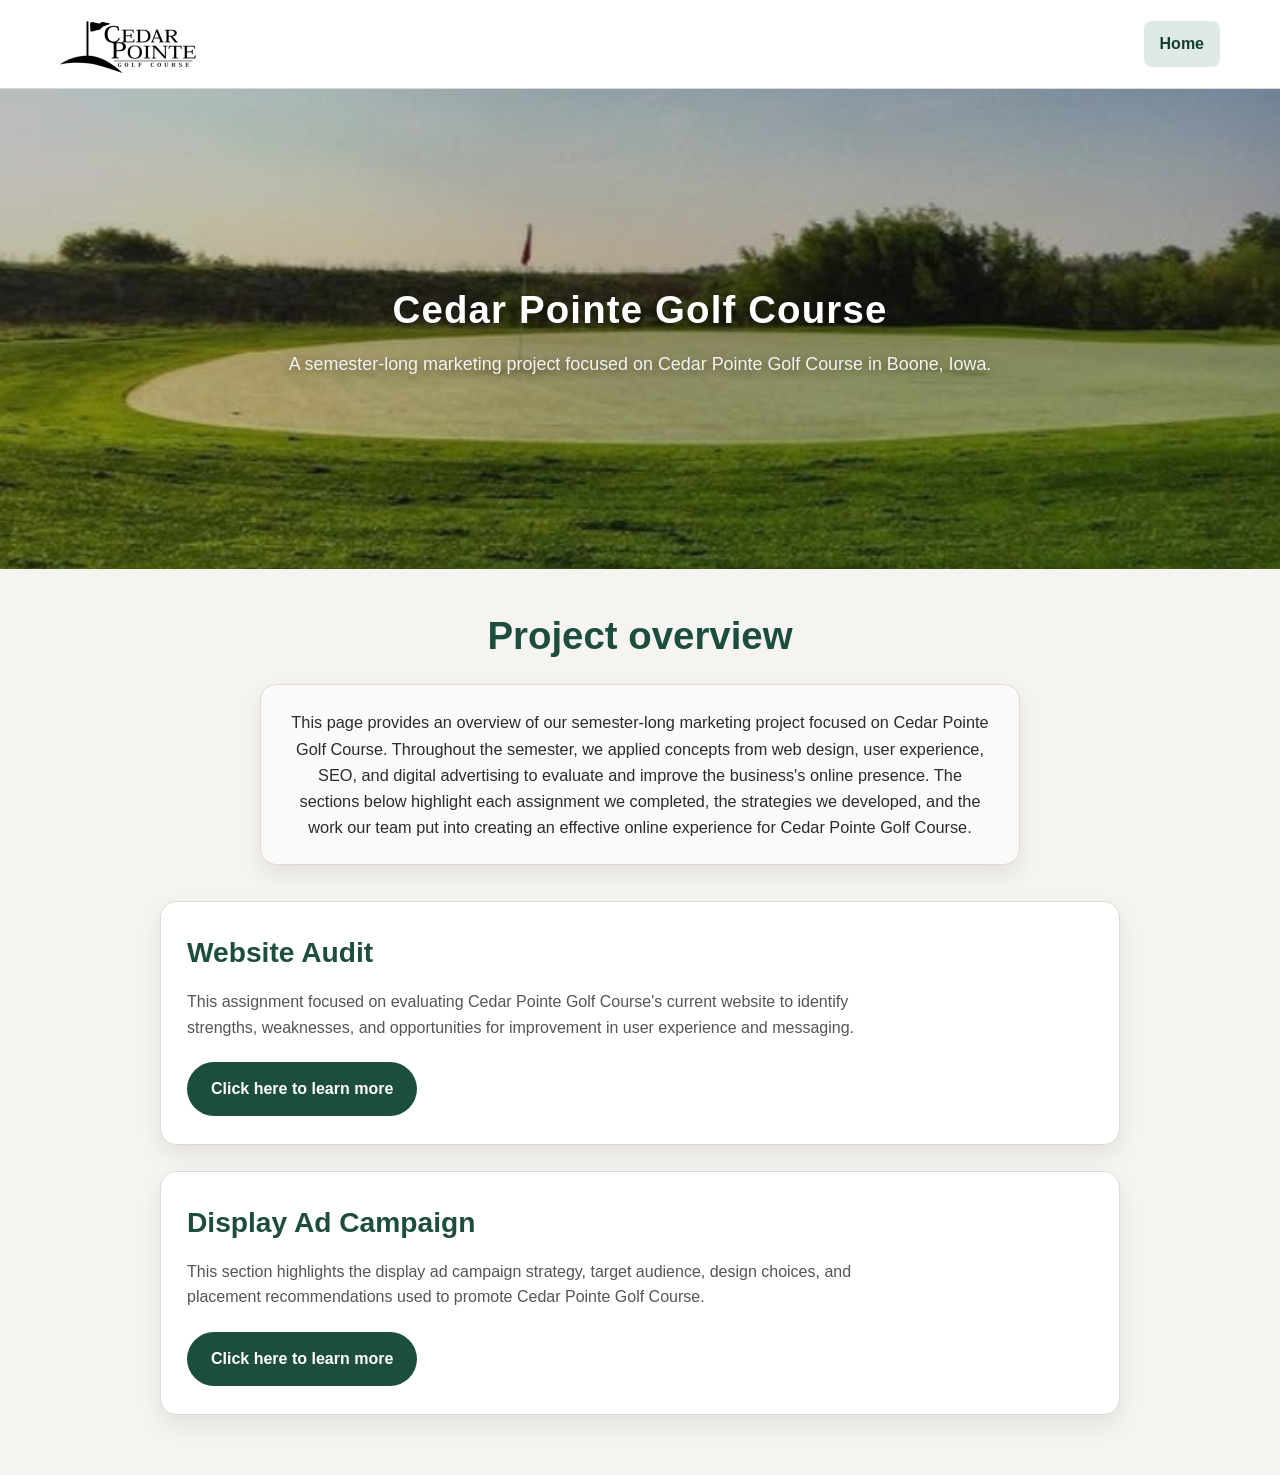
==== index.html @ 4300dd10 "Replace the placeholder overview paragraph on the home page with the finalized project summary text." ====
<!DOCTYPE html>
<html lang="en">
  <head>
    <meta charset="UTF-8" />
    <meta name="viewport" content="width=device-width, initial-scale=1.0" />
    <title>Cedar Pointe Golf Course | Home</title>
    <style>
      :root {
        --burgundy: #1d4d3f;
        --burgundy-dark: #163e32;
        --burgundy-soft: #f3e7ea;
        --white: #ffffff;
        --light-bg: #f5f4f1;
        --muted: #555555;
        --border: #dfdad5;
        --shadow: 0 10px 24px rgba(0, 0, 0, 0.08);
      }

      * {
        box-sizing: border-box;
        margin: 0;
        padding: 0;
      }

      body {
        margin: 0;
        font-family: Arial, sans-serif;
        background: var(--light-bg);
        color: #1d1d1d;
        line-height: 1.6;
      }

      img {
        display: block;
        max-width: 100%;
      }

      a {
        color: inherit;
      }

      .topbar {
        background: var(--white);
        border-bottom: 1px solid #d8d8d8;
        box-shadow: 0 2px 8px rgba(0, 0, 0, 0.04);
      }

      .container {
        max-width: 1200px;
        margin: 0 auto;
        padding: 0 20px;
      }

      .header-inner {
        display: flex;
        align-items: center;
        justify-content: space-between;
        min-height: 88px;
      }

      .logo {
        display: flex;
        align-items: center;
      }

      .logo img {
        height: 58px;
        width: auto;
        max-width: 220px;
        object-fit: contain;
      }

      .top-nav {
        display: flex;
        align-items: center;
        gap: 14px;
        flex-wrap: wrap;
      }

      .top-nav a {
        text-decoration: none;
        color: #2d2d2d;
        font-weight: 700;
        padding: 10px 16px;
        border-radius: 8px;
        transition: background-color 0.18s ease, color 0.18s ease;
      }

      .top-nav a:hover,
      .top-nav a:focus-visible,
      .top-nav a.active {
        background: #dfeae5;
        color: var(--burgundy-dark);
      }

      .top-nav a:focus-visible,
      .assignment-button:focus-visible,
      .back-link:focus-visible {
        outline: 3px solid #1d63b0;
        outline-offset: 2px;
      }

      .home-page {
        padding-bottom: 60px;
      }

      .hero-banner {
        position: relative;
        width: 100%;
        overflow: hidden;
        background: #e9e1d5;
      }

      .hero-banner img {
        width: 100%;
        height: clamp(260px, 38vw, 480px);
        object-fit: cover;
        object-position: center;
      }

      .hero-overlay {
        position: absolute;
        inset: 0;
        display: flex;
        flex-direction: column;
        align-items: center;
        justify-content: center;
        text-align: center;
        padding: 24px;
        background: rgba(28, 19, 18, 0.28);
      }

      .hero-overlay h1 {
        color: var(--white);
        font-size: clamp(2.1rem, 3vw, 3.5rem);
        font-weight: 700;
        letter-spacing: 0.03em;
        text-shadow: 0 3px 10px rgba(0, 0, 0, 0.45);
      }

      .hero-overlay p {
        margin-top: 10px;
        max-width: 760px;
        font-size: clamp(0.95rem, 1.4vw, 1.2rem);
        color: #f6f3f2;
        text-shadow: 0 2px 10px rgba(0, 0, 0, 0.4);
      }

      .content-shell {
        max-width: 1000px;
        margin: 0 auto;
        padding: 36px 20px 0;
      }

      .overview {
        text-align: center;
      }

      .overview h2,
      .assignment-card h3,
      .detail-page h1 {
        color: var(--burgundy);
      }

      .overview h2 {
        font-size: clamp(2rem, 3vw, 2.6rem);
        margin-bottom: 18px;
      }

      .overview-box {
        max-width: 760px;
        margin: 0 auto;
        min-height: 150px;
        background: rgba(255, 255, 255, 0.6);
        border: 1px solid var(--border);
        border-radius: 16px;
        padding: 24px 28px;
        box-shadow: var(--shadow);
      }

      .overview-box p {
        color: #2c2c2c;
        font-size: 1.02rem;
      }

      .assignment-grid {
        display: grid;
        grid-template-columns: 1fr;
        gap: 26px;
        padding-top: 36px;
      }

      .assignment-card {
        background: var(--white);
        border: 1px solid var(--border);
        border-radius: 16px;
        box-shadow: var(--shadow);
        padding: 28px 26px;
        text-align: left;
      }

      .assignment-card h3 {
        font-size: clamp(1.7rem, 2.2vw, 2.2rem);
        margin-bottom: 14px;
      }

      .assignment-card p {
        color: var(--muted);
        margin-bottom: 22px;
        max-width: 720px;
      }

      .assignment-button,
      .back-link {
        display: inline-block;
        padding: 14px 24px;
        border-radius: 999px;
        background: var(--burgundy);
        color: var(--white);
        font-weight: 700;
        text-decoration: none;
        transition: background-color 0.2s ease;
      }

      .assignment-button:hover,
      .assignment-button:focus-visible,
      .back-link:hover,
      .back-link:focus-visible {
        background: var(--burgundy-dark);
      }

      .detail-page {
        min-height: 100vh;
        background: var(--light-bg);
        padding: 48px 20px 64px;
      }

      .detail-content {
        max-width: 900px;
        margin: 0 auto;
        background: rgba(255, 255, 255, 0.85);
        border: 1px solid var(--border);
        border-radius: 18px;
        box-shadow: var(--shadow);
        padding: 36px 28px 28px;
      }

      .detail-page h1 {
        text-align: center;
        font-size: clamp(2.2rem, 4vw, 3rem);
        margin-bottom: 20px;
      }

      .detail-page p {
        margin-bottom: 16px;
        color: #2b2b2b;
        font-size: 1.05rem;
      }

      .detail-page .back-link {
        margin-top: 18px;
      }

      @media (max-width: 600px) {
        .header-inner {
          flex-direction: column;
          align-items: flex-start;
          justify-content: center;
          padding-top: 14px;
          padding-bottom: 14px;
        }

        .top-nav {
          gap: 8px;
        }

        .overview-box {
          min-height: 110px;
          padding: 18px 16px;
        }

        .assignment-card {
          padding: 22px 18px;
        }
      }
    </style>
  </head>
  <body>
    <header class="topbar">
      <div class="container header-inner">
        <a href="index.html" class="logo" aria-label="Cedar Pointe Home">
          <img src="cedar-pointe-logo-300x116.png" alt="Cedar Pointe Golf Course" />
        </a>

        <nav class="top-nav" aria-label="Main navigation">
          <a href="index.html" class="active">Home</a>
        </nav>
      </div>
    </header>

    <main class="home-page">
      <section class="hero-banner" aria-label="Cedar Pointe Golf Course banner">
        <img src="CPGC.jpg" alt="Cedar Pointe Golf Course" />
        <div class="hero-overlay">
          <h1>Cedar Pointe Golf Course</h1>
          <p>A semester-long marketing project focused on Cedar Pointe Golf Course in Boone, Iowa.</p>
        </div>
      </section>

      <section class="content-shell overview" aria-labelledby="overview-heading">
        <h2 id="overview-heading">Project overview</h2>
        <div class="overview-box">
          <p>
            This page provides an overview of our semester-long marketing project focused on Cedar Pointe
            Golf Course. Throughout the semester, we applied concepts from web design, user experience,
            SEO, and digital advertising to evaluate and improve the business's online presence. The
            sections below highlight each assignment we completed, the strategies we developed, and the
            work our team put into creating an effective online experience for Cedar Pointe Golf Course.
          </p>
        </div>
      </section>

      <section class="content-shell assignment-grid" aria-label="Project assignments">
        <article class="assignment-card">
          <h3>Website Audit</h3>
          <p>
            This assignment focused on evaluating Cedar Pointe Golf Course's current website to identify
            strengths, weaknesses, and opportunities for improvement in user experience and messaging.
          </p>
          <a class="assignment-button" href="website-audit.html">Click here to learn more</a>
        </article>

        <article class="assignment-card">
          <h3>Display Ad Campaign</h3>
          <p>
            This section highlights the display ad campaign strategy, target audience, design choices, and
            placement recommendations used to promote Cedar Pointe Golf Course.
          </p>
          <a class="assignment-button" href="display-ad-campaign.html">Click here to learn more</a>
        </article>
      </section>
    </main>
  </body>
</html>
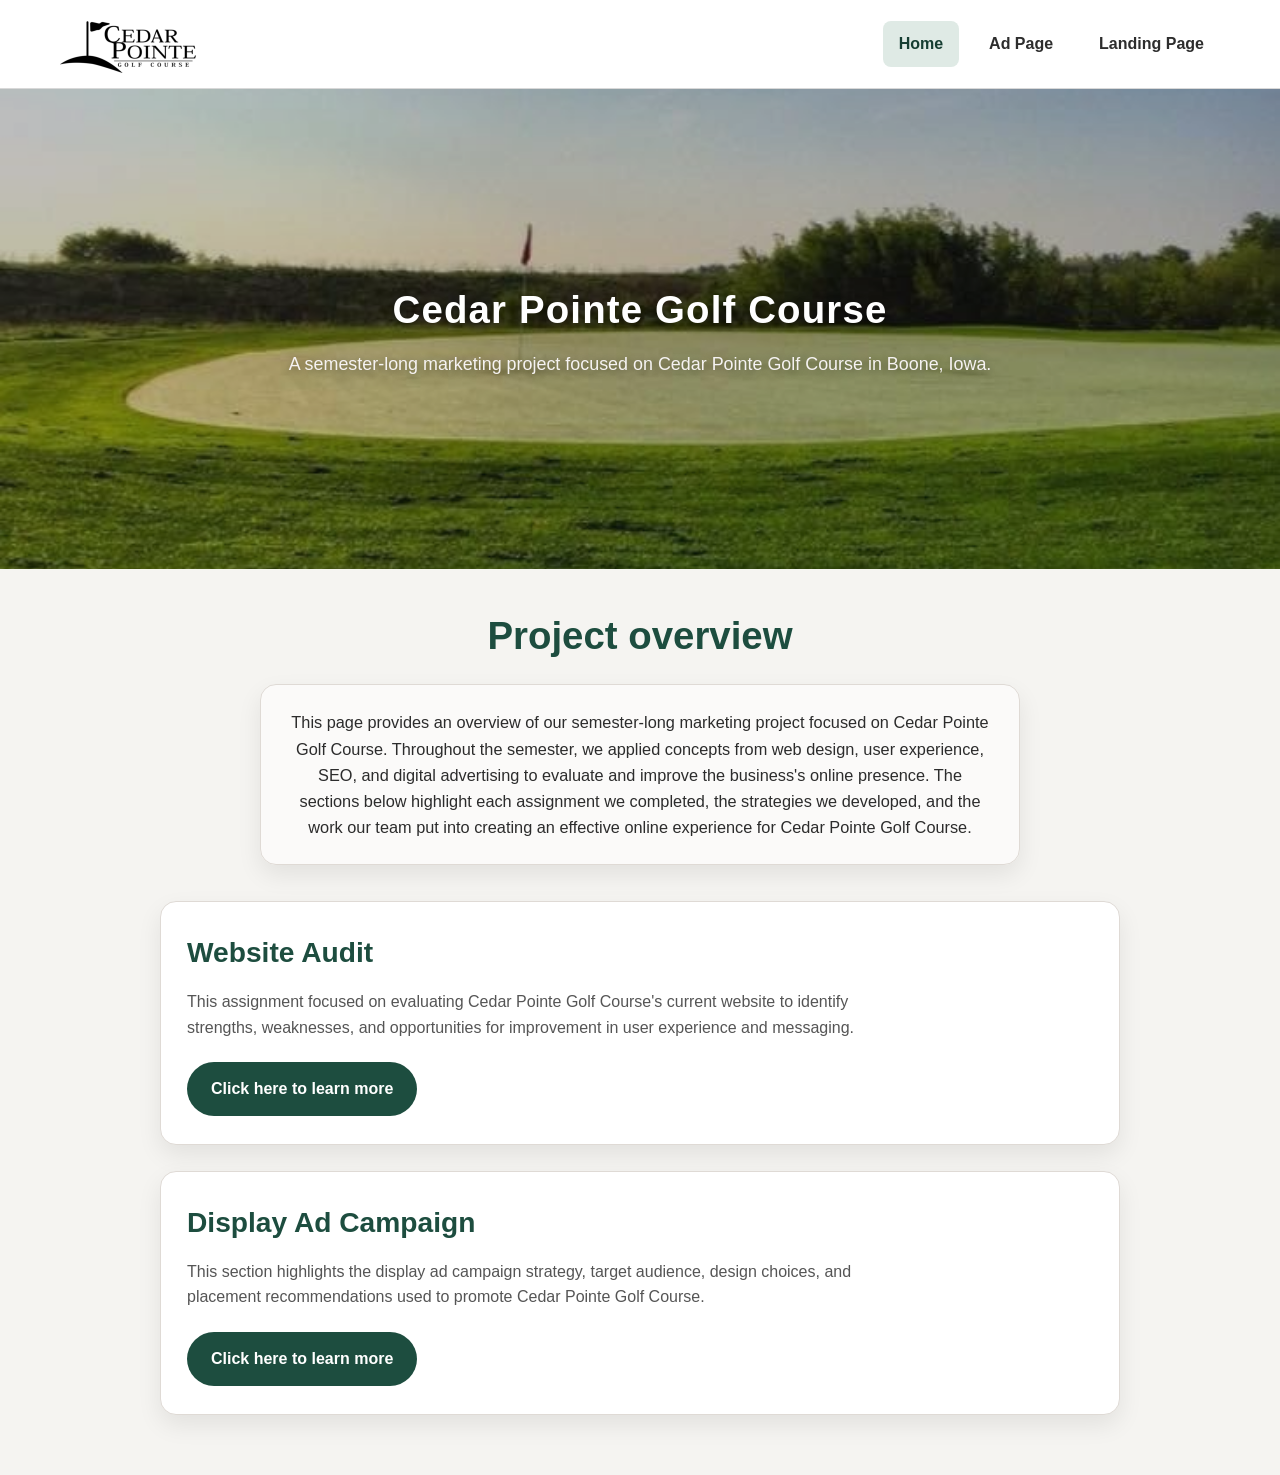
==== commit 67656e60: "Restore the top navigation tabs on the home page so users can navigate to the other project pages." ====
--- a/index.html
+++ b/index.html
@@ -294,6 +294,8 @@
 
         <nav class="top-nav" aria-label="Main navigation">
           <a href="index.html" class="active">Home</a>
+          <a href="ad-page.html">Ad Page</a>
+          <a href="landing-page.html">Landing Page</a>
         </nav>
       </div>
     </header>
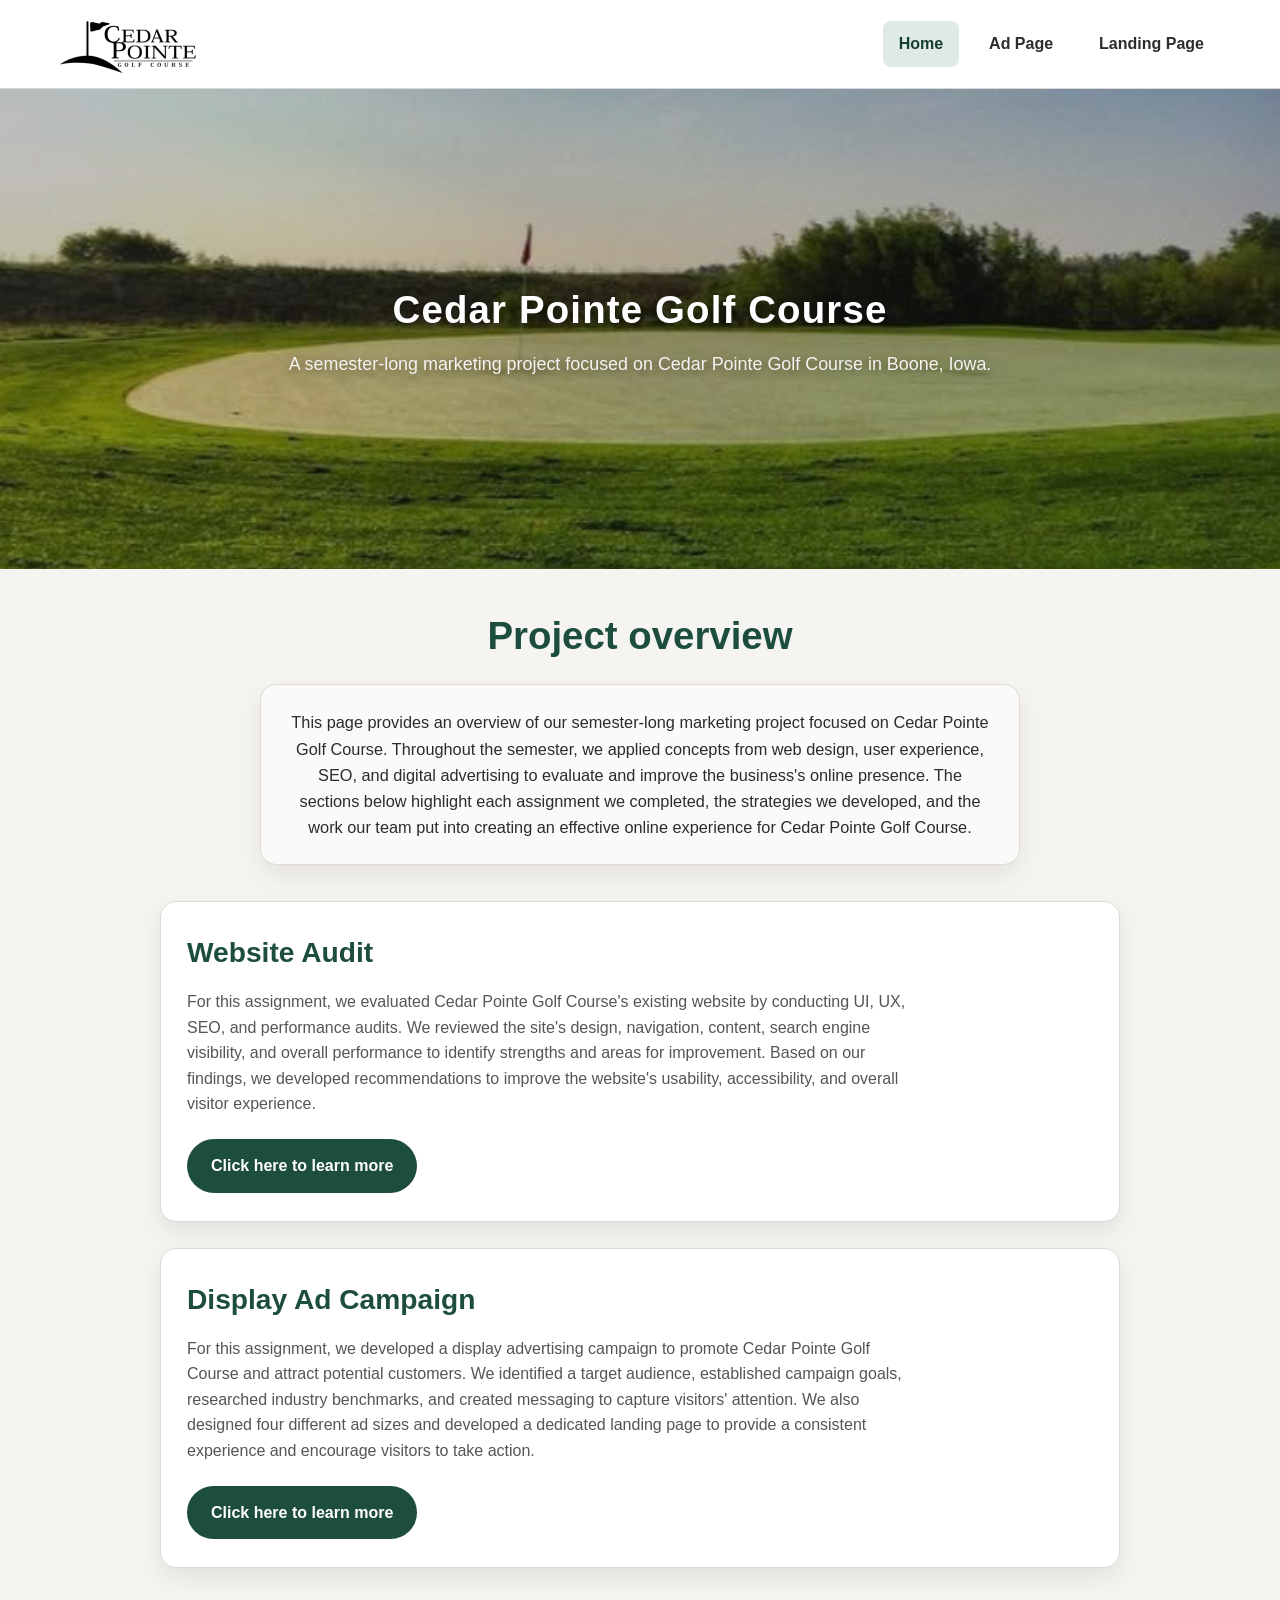
==== commit 2e424e50: "Update the two assignment summary paragraphs on the home page with the final approved wording." ====
--- a/index.html
+++ b/index.html
@@ -326,8 +326,11 @@
         <article class="assignment-card">
           <h3>Website Audit</h3>
           <p>
-            This assignment focused on evaluating Cedar Pointe Golf Course's current website to identify
-            strengths, weaknesses, and opportunities for improvement in user experience and messaging.
+            For this assignment, we evaluated Cedar Pointe Golf Course's existing website by conducting
+            UI, UX, SEO, and performance audits. We reviewed the site's design, navigation, content,
+            search engine visibility, and overall performance to identify strengths and areas for
+            improvement. Based on our findings, we developed recommendations to improve the website's
+            usability, accessibility, and overall visitor experience.
           </p>
           <a class="assignment-button" href="website-audit.html">Click here to learn more</a>
         </article>
@@ -335,8 +338,11 @@
         <article class="assignment-card">
           <h3>Display Ad Campaign</h3>
           <p>
-            This section highlights the display ad campaign strategy, target audience, design choices, and
-            placement recommendations used to promote Cedar Pointe Golf Course.
+            For this assignment, we developed a display advertising campaign to promote Cedar Pointe Golf
+            Course and attract potential customers. We identified a target audience, established campaign
+            goals, researched industry benchmarks, and created messaging to capture visitors' attention.
+            We also designed four different ad sizes and developed a dedicated landing page to provide a
+            consistent experience and encourage visitors to take action.
           </p>
           <a class="assignment-button" href="display-ad-campaign.html">Click here to learn more</a>
         </article>
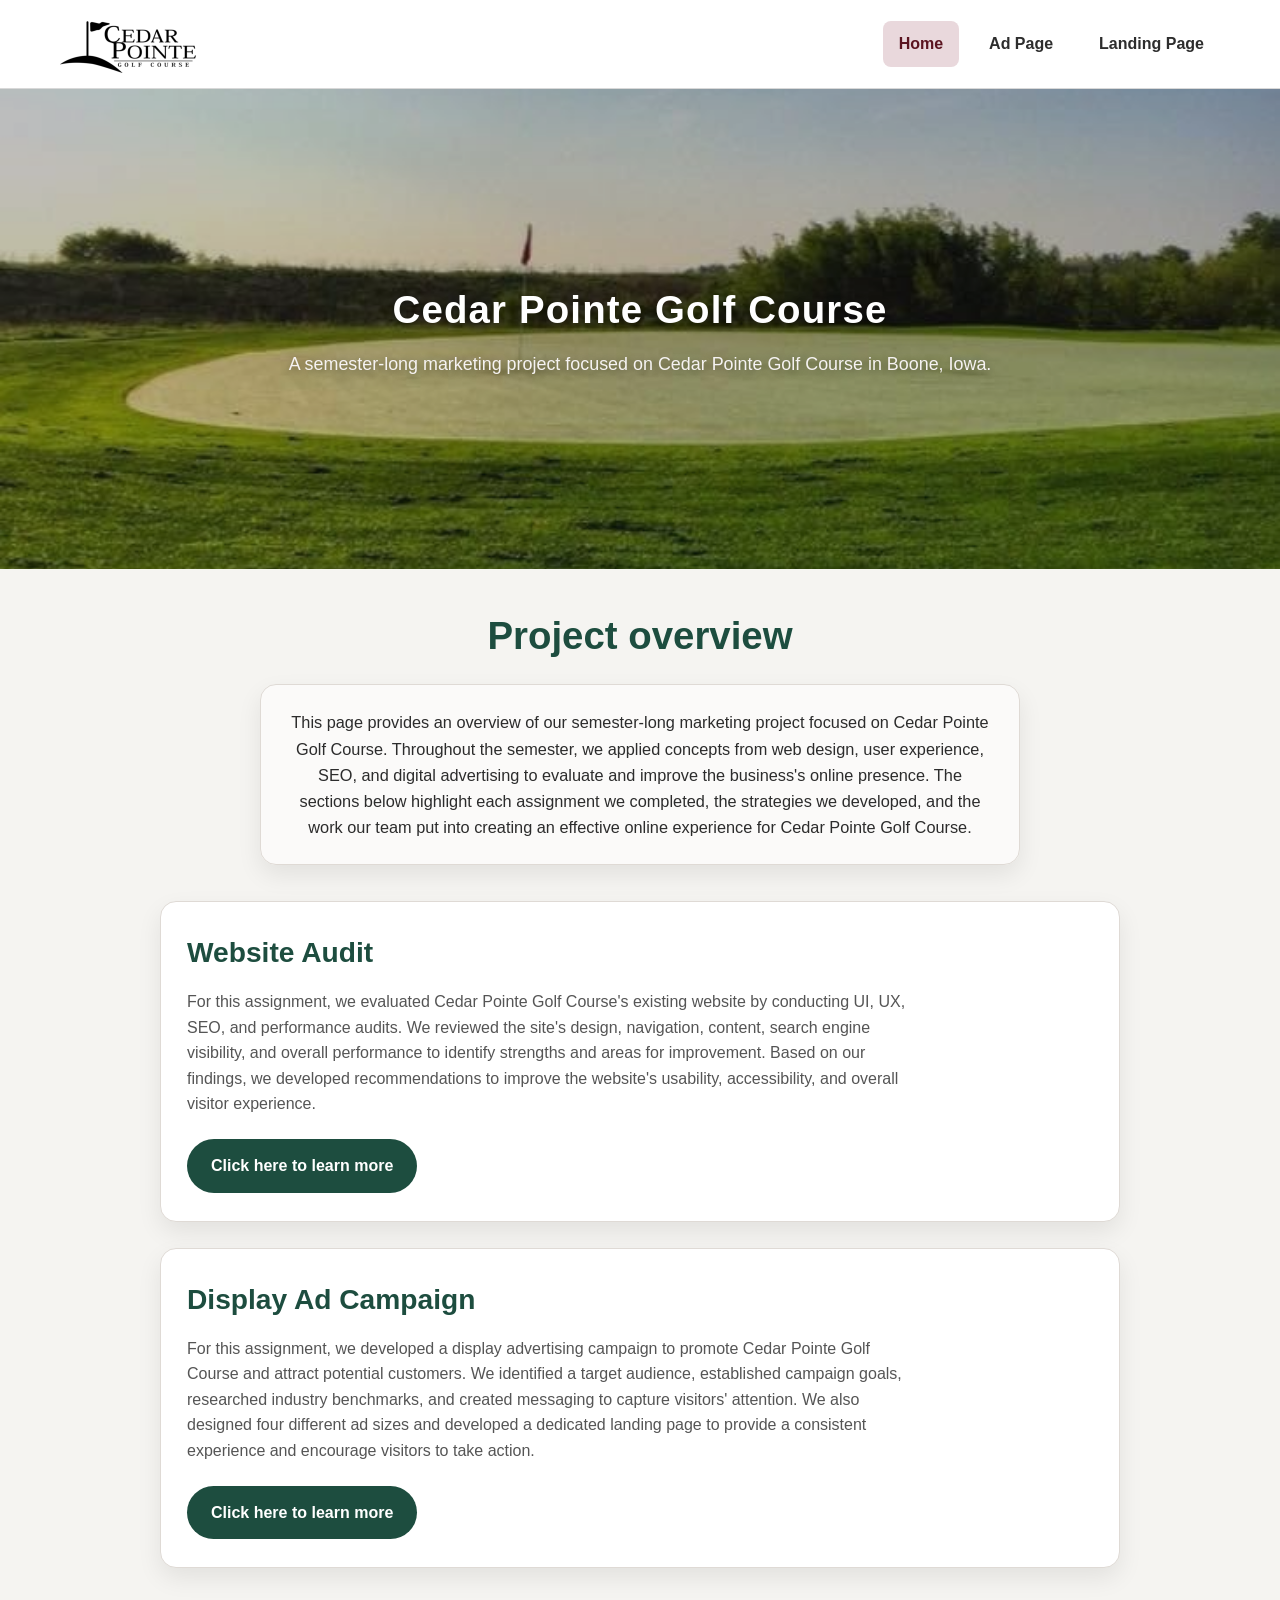
==== commit 2fcebee4: "Match the home page navigation hover color to the deep red hover treatment used elsewhere in the sit" ====
--- a/index.html
+++ b/index.html
@@ -14,6 +14,8 @@
         --muted: #555555;
         --border: #dfdad5;
         --shadow: 0 10px 24px rgba(0, 0, 0, 0.08);
+        --nav-hover: #e9d8dc;
+        --nav-hover-text: #5b1420;
       }
 
       * {
@@ -89,8 +91,8 @@
       .top-nav a:hover,
       .top-nav a:focus-visible,
       .top-nav a.active {
-        background: #dfeae5;
-        color: var(--burgundy-dark);
+        background: var(--nav-hover);
+        color: var(--nav-hover-text);
       }
 
       .top-nav a:focus-visible,
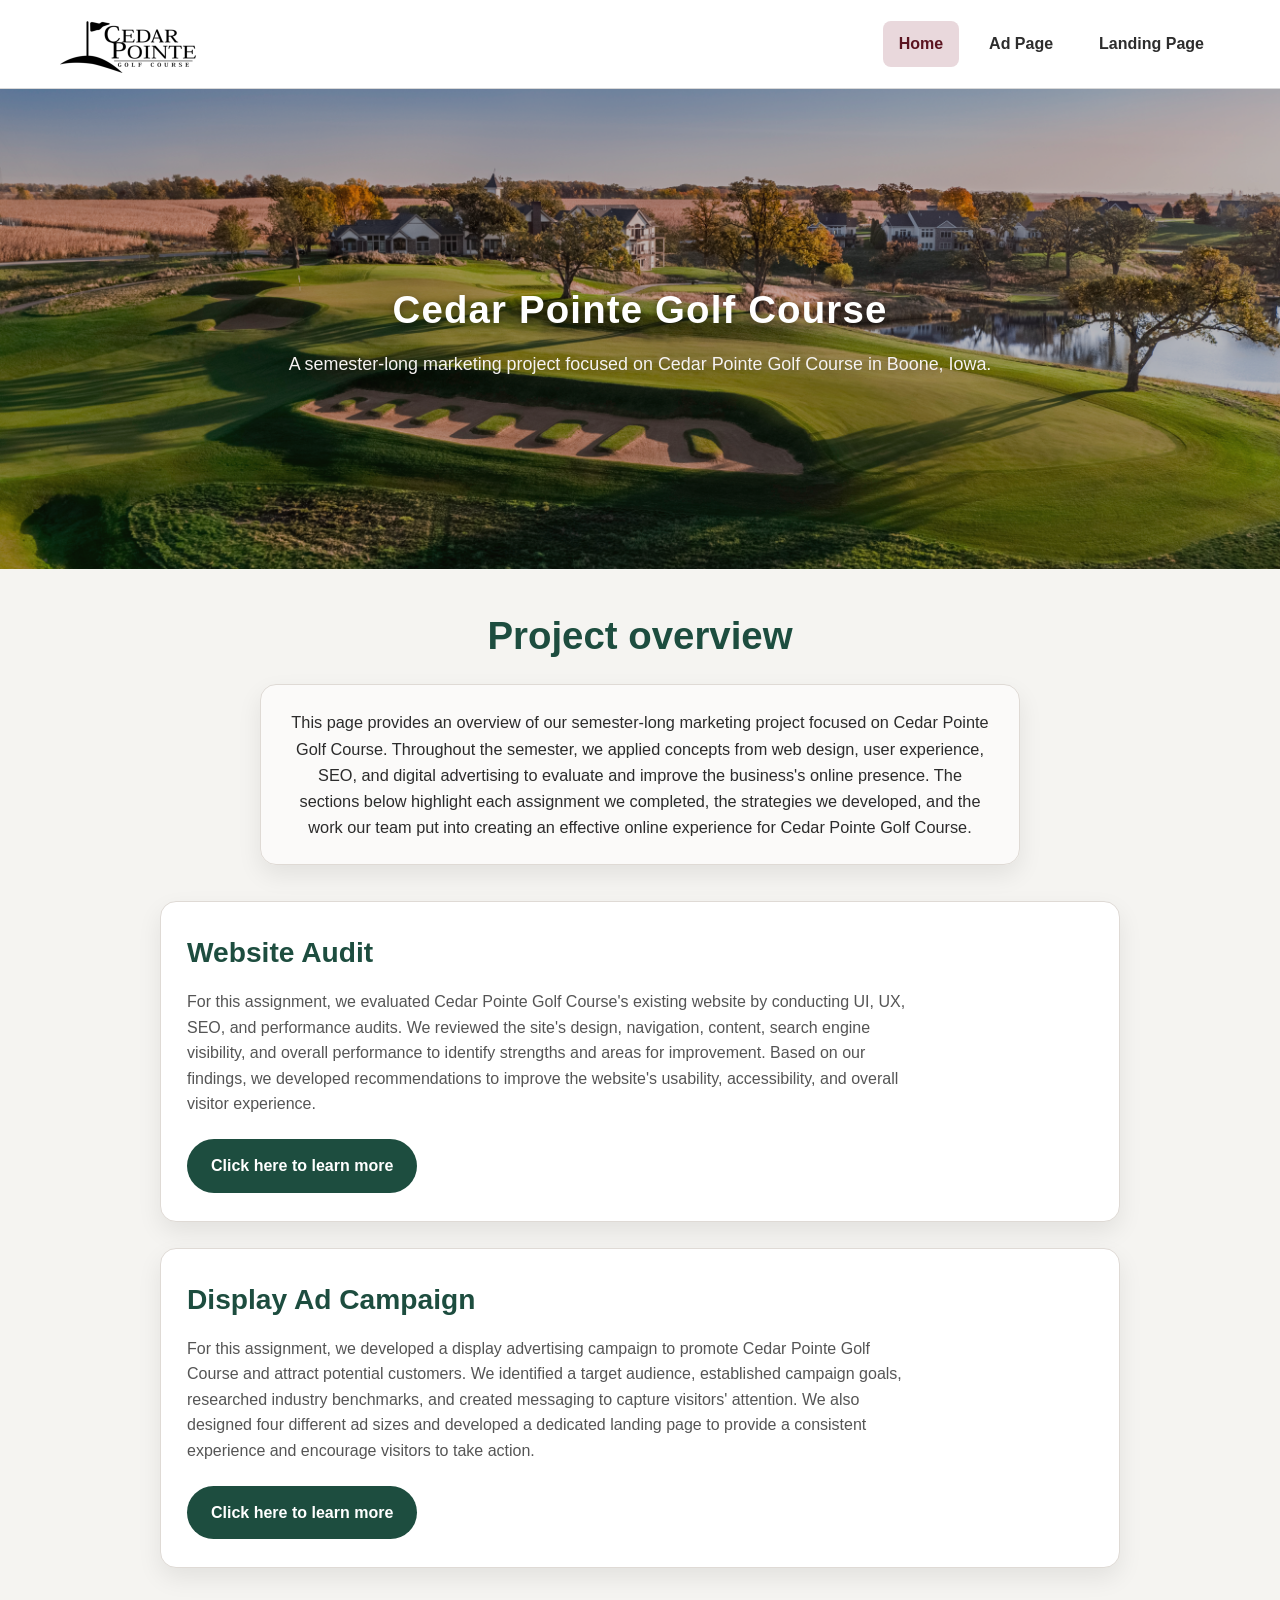
==== commit a20a60cb: "Update homepage hero image to use golf-course-image.jpg" ====
--- a/index.html
+++ b/index.html
@@ -304,7 +304,7 @@
 
     <main class="home-page">
       <section class="hero-banner" aria-label="Cedar Pointe Golf Course banner">
-        <img src="CPGC.jpg" alt="Cedar Pointe Golf Course" />
+        <img src="golf-course-image.jpg" alt="Cedar Pointe Golf Course" />
         <div class="hero-overlay">
           <h1>Cedar Pointe Golf Course</h1>
           <p>A semester-long marketing project focused on Cedar Pointe Golf Course in Boone, Iowa.</p>
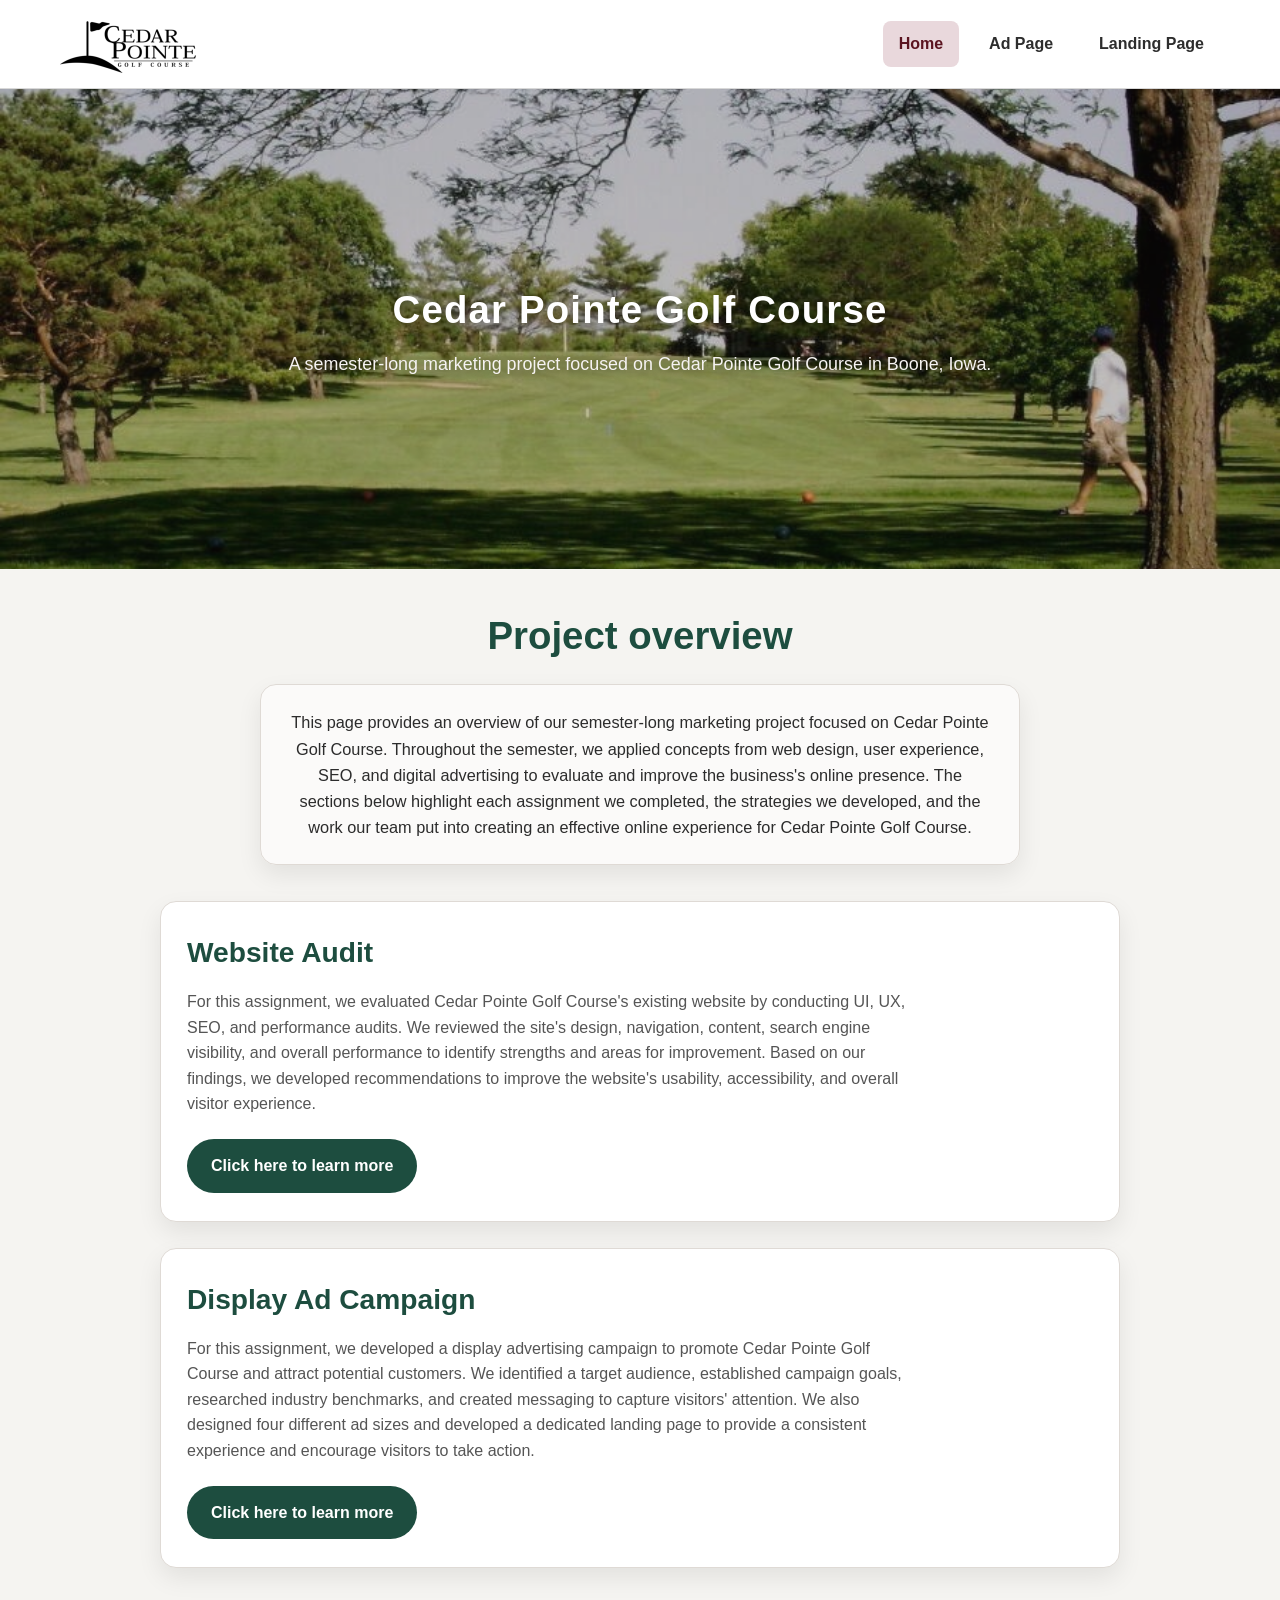
==== commit b74b1454: "Update homepage hero image to IMG_5768.JPEG" ====
--- a/index.html
+++ b/index.html
@@ -304,7 +304,7 @@
 
     <main class="home-page">
       <section class="hero-banner" aria-label="Cedar Pointe Golf Course banner">
-        <img src="golf-course-image.jpg" alt="Cedar Pointe Golf Course" />
+        <img src="IMG_5768.JPEG" alt="Cedar Pointe Golf Course" />
         <div class="hero-overlay">
           <h1>Cedar Pointe Golf Course</h1>
           <p>A semester-long marketing project focused on Cedar Pointe Golf Course in Boone, Iowa.</p>
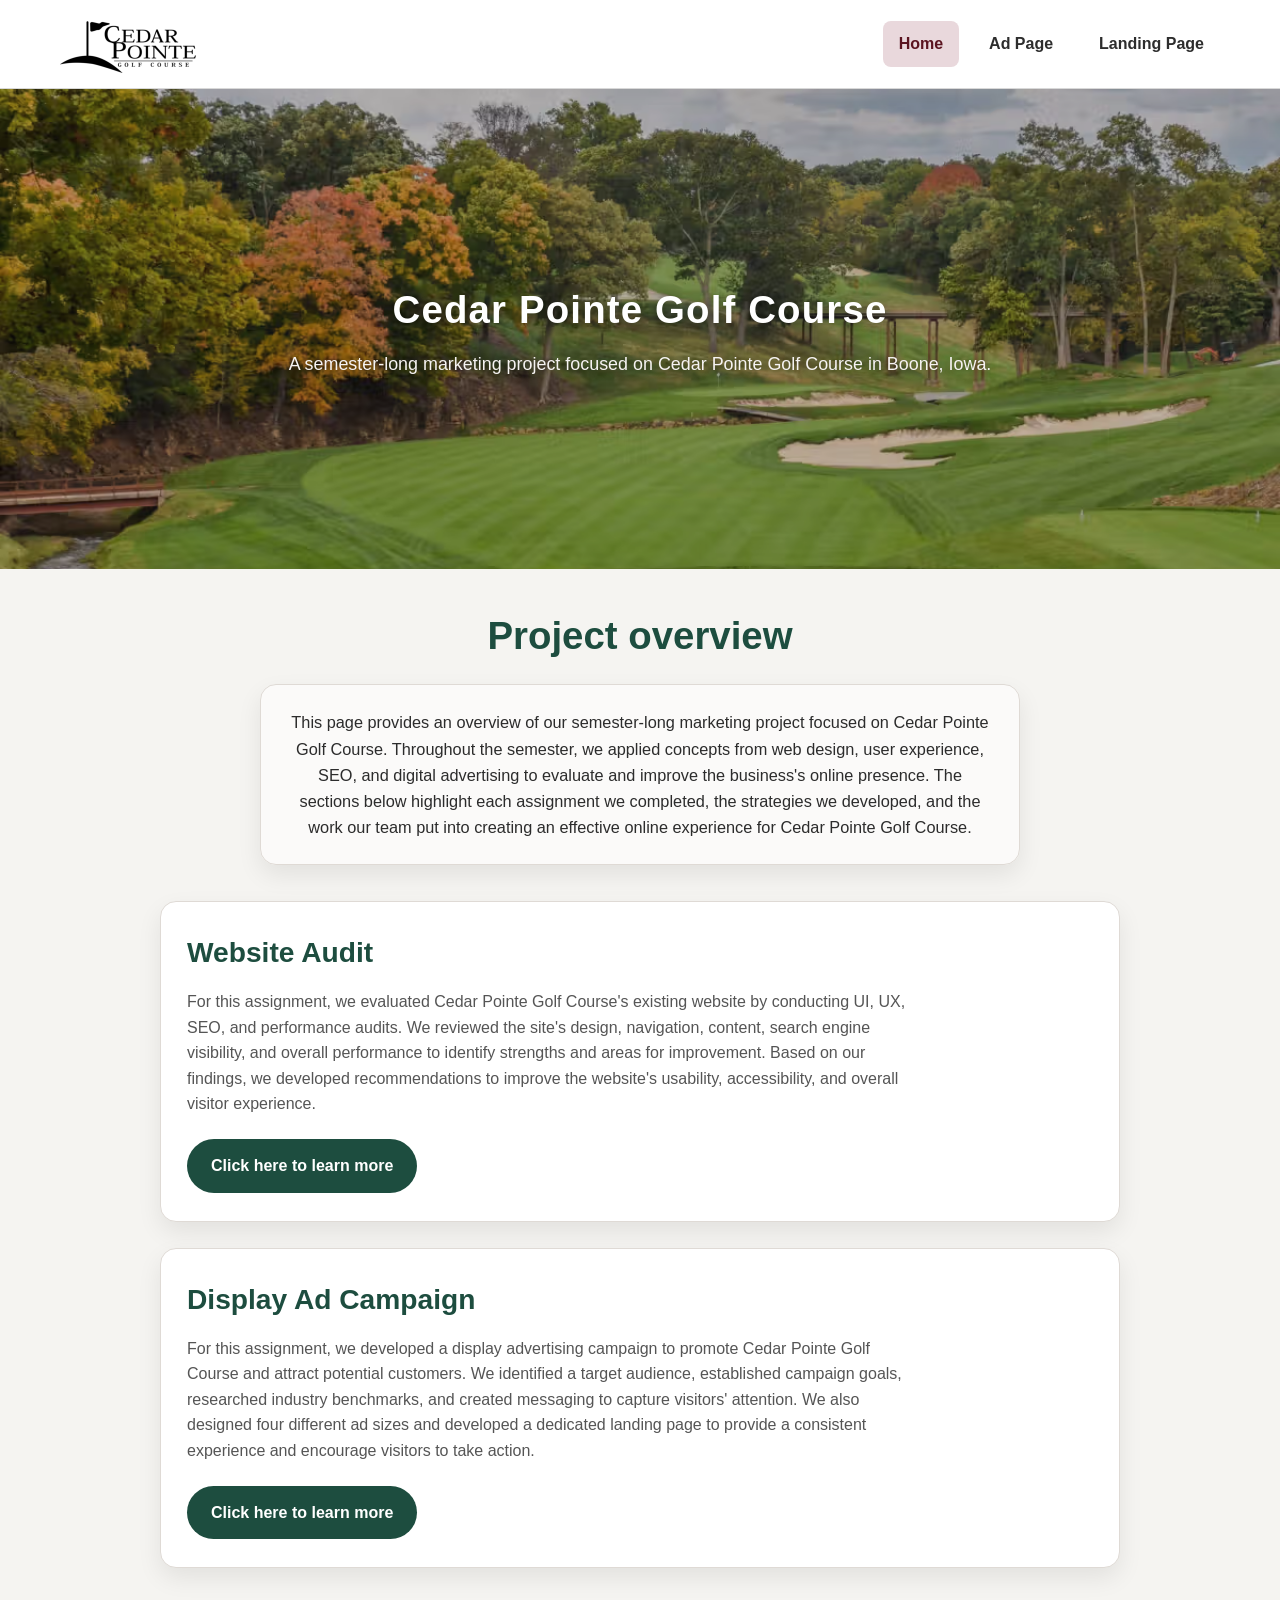
==== commit 025183ac: "Update home page banner to use Cedar_Pointe.avif" ====
--- a/index.html
+++ b/index.html
@@ -304,7 +304,7 @@
 
     <main class="home-page">
       <section class="hero-banner" aria-label="Cedar Pointe Golf Course banner">
-        <img src="IMG_5768.JPEG" alt="Cedar Pointe Golf Course" />
+        <img src="Cedar_Pointe.avif" alt="Cedar Pointe Golf Course" />
         <div class="hero-overlay">
           <h1>Cedar Pointe Golf Course</h1>
           <p>A semester-long marketing project focused on Cedar Pointe Golf Course in Boone, Iowa.</p>
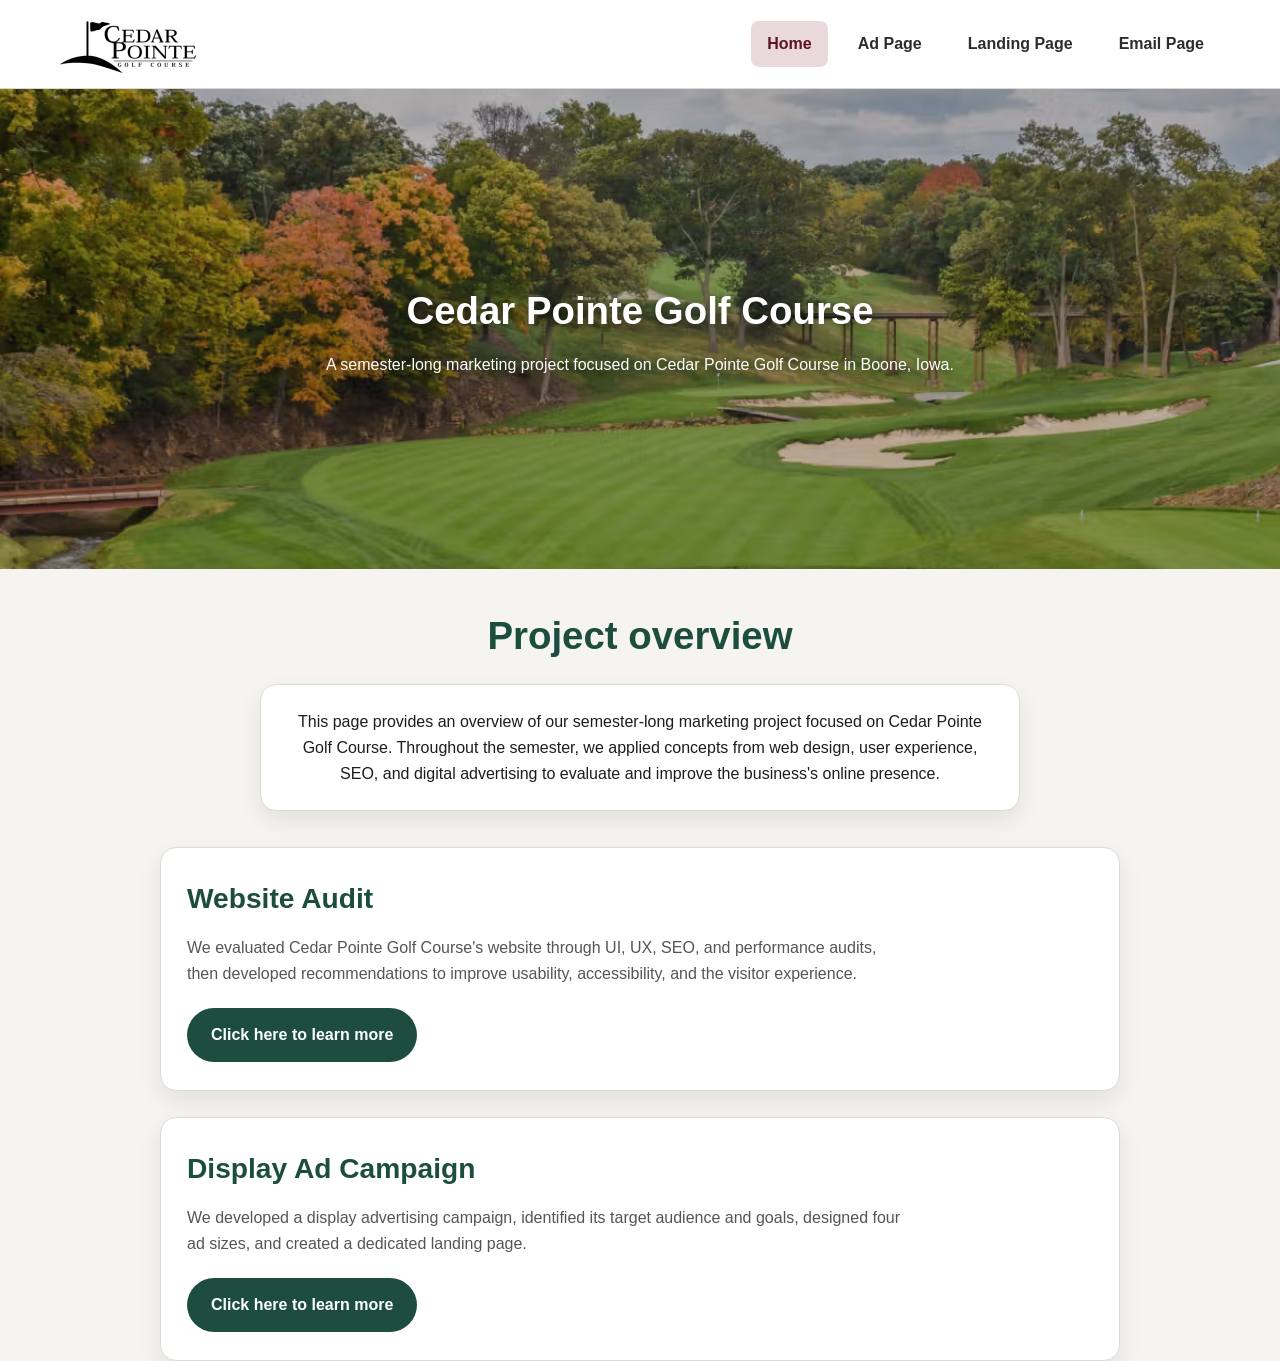
==== commit a3f6d0d8: "Add persistent Email Page navigation to the home page" ====
--- a/index.html
+++ b/index.html
@@ -5,349 +5,55 @@
     <meta name="viewport" content="width=device-width, initial-scale=1.0" />
     <title>Cedar Pointe Golf Course | Home</title>
     <style>
-      :root {
-        --burgundy: #1d4d3f;
-        --burgundy-dark: #163e32;
-        --burgundy-soft: #f3e7ea;
-        --white: #ffffff;
-        --light-bg: #f5f4f1;
-        --muted: #555555;
-        --border: #dfdad5;
-        --shadow: 0 10px 24px rgba(0, 0, 0, 0.08);
-        --nav-hover: #e9d8dc;
-        --nav-hover-text: #5b1420;
-      }
-
-      * {
-        box-sizing: border-box;
-        margin: 0;
-        padding: 0;
-      }
-
-      body {
-        margin: 0;
-        font-family: Arial, sans-serif;
-        background: var(--light-bg);
-        color: #1d1d1d;
-        line-height: 1.6;
-      }
-
-      img {
-        display: block;
-        max-width: 100%;
-      }
-
-      a {
-        color: inherit;
-      }
-
-      .topbar {
-        background: var(--white);
-        border-bottom: 1px solid #d8d8d8;
-        box-shadow: 0 2px 8px rgba(0, 0, 0, 0.04);
-      }
-
-      .container {
-        max-width: 1200px;
-        margin: 0 auto;
-        padding: 0 20px;
-      }
-
-      .header-inner {
-        display: flex;
-        align-items: center;
-        justify-content: space-between;
-        min-height: 88px;
-      }
-
-      .logo {
-        display: flex;
-        align-items: center;
-      }
-
-      .logo img {
-        height: 58px;
-        width: auto;
-        max-width: 220px;
-        object-fit: contain;
-      }
-
-      .top-nav {
-        display: flex;
-        align-items: center;
-        gap: 14px;
-        flex-wrap: wrap;
-      }
-
-      .top-nav a {
-        text-decoration: none;
-        color: #2d2d2d;
-        font-weight: 700;
-        padding: 10px 16px;
-        border-radius: 8px;
-        transition: background-color 0.18s ease, color 0.18s ease;
-      }
-
-      .top-nav a:hover,
-      .top-nav a:focus-visible,
-      .top-nav a.active {
-        background: var(--nav-hover);
-        color: var(--nav-hover-text);
-      }
-
-      .top-nav a:focus-visible,
-      .assignment-button:focus-visible,
-      .back-link:focus-visible {
-        outline: 3px solid #1d63b0;
-        outline-offset: 2px;
-      }
-
-      .home-page {
-        padding-bottom: 60px;
-      }
-
-      .hero-banner {
-        position: relative;
-        width: 100%;
-        overflow: hidden;
-        background: #e9e1d5;
-      }
-
-      .hero-banner img {
-        width: 100%;
-        height: clamp(260px, 38vw, 480px);
-        object-fit: cover;
-        object-position: center;
-      }
-
-      .hero-overlay {
-        position: absolute;
-        inset: 0;
-        display: flex;
-        flex-direction: column;
-        align-items: center;
-        justify-content: center;
-        text-align: center;
-        padding: 24px;
-        background: rgba(28, 19, 18, 0.28);
-      }
-
-      .hero-overlay h1 {
-        color: var(--white);
-        font-size: clamp(2.1rem, 3vw, 3.5rem);
-        font-weight: 700;
-        letter-spacing: 0.03em;
-        text-shadow: 0 3px 10px rgba(0, 0, 0, 0.45);
-      }
-
-      .hero-overlay p {
-        margin-top: 10px;
-        max-width: 760px;
-        font-size: clamp(0.95rem, 1.4vw, 1.2rem);
-        color: #f6f3f2;
-        text-shadow: 0 2px 10px rgba(0, 0, 0, 0.4);
-      }
-
-      .content-shell {
-        max-width: 1000px;
-        margin: 0 auto;
-        padding: 36px 20px 0;
-      }
-
-      .overview {
-        text-align: center;
-      }
-
-      .overview h2,
-      .assignment-card h3,
-      .detail-page h1 {
-        color: var(--burgundy);
-      }
-
-      .overview h2 {
-        font-size: clamp(2rem, 3vw, 2.6rem);
-        margin-bottom: 18px;
-      }
-
-      .overview-box {
-        max-width: 760px;
-        margin: 0 auto;
-        min-height: 150px;
-        background: rgba(255, 255, 255, 0.6);
-        border: 1px solid var(--border);
-        border-radius: 16px;
-        padding: 24px 28px;
-        box-shadow: var(--shadow);
-      }
-
-      .overview-box p {
-        color: #2c2c2c;
-        font-size: 1.02rem;
-      }
-
-      .assignment-grid {
-        display: grid;
-        grid-template-columns: 1fr;
-        gap: 26px;
-        padding-top: 36px;
-      }
-
-      .assignment-card {
-        background: var(--white);
-        border: 1px solid var(--border);
-        border-radius: 16px;
-        box-shadow: var(--shadow);
-        padding: 28px 26px;
-        text-align: left;
-      }
-
-      .assignment-card h3 {
-        font-size: clamp(1.7rem, 2.2vw, 2.2rem);
-        margin-bottom: 14px;
-      }
-
-      .assignment-card p {
-        color: var(--muted);
-        margin-bottom: 22px;
-        max-width: 720px;
-      }
-
-      .assignment-button,
-      .back-link {
-        display: inline-block;
-        padding: 14px 24px;
-        border-radius: 999px;
-        background: var(--burgundy);
-        color: var(--white);
-        font-weight: 700;
-        text-decoration: none;
-        transition: background-color 0.2s ease;
-      }
-
-      .assignment-button:hover,
-      .assignment-button:focus-visible,
-      .back-link:hover,
-      .back-link:focus-visible {
-        background: var(--burgundy-dark);
-      }
-
-      .detail-page {
-        min-height: 100vh;
-        background: var(--light-bg);
-        padding: 48px 20px 64px;
-      }
-
-      .detail-content {
-        max-width: 900px;
-        margin: 0 auto;
-        background: rgba(255, 255, 255, 0.85);
-        border: 1px solid var(--border);
-        border-radius: 18px;
-        box-shadow: var(--shadow);
-        padding: 36px 28px 28px;
-      }
-
-      .detail-page h1 {
-        text-align: center;
-        font-size: clamp(2.2rem, 4vw, 3rem);
-        margin-bottom: 20px;
-      }
-
-      .detail-page p {
-        margin-bottom: 16px;
-        color: #2b2b2b;
-        font-size: 1.05rem;
-      }
-
-      .detail-page .back-link {
-        margin-top: 18px;
-      }
-
-      @media (max-width: 600px) {
-        .header-inner {
-          flex-direction: column;
-          align-items: flex-start;
-          justify-content: center;
-          padding-top: 14px;
-          padding-bottom: 14px;
-        }
-
-        .top-nav {
-          gap: 8px;
-        }
-
-        .overview-box {
-          min-height: 110px;
-          padding: 18px 16px;
-        }
-
-        .assignment-card {
-          padding: 22px 18px;
-        }
-      }
+      :root { --green:#1d4d3f; --green-dark:#163e32; --white:#fff; --light-bg:#f5f4f1; --muted:#555; --border:#dfdad5; --shadow:0 10px 24px rgba(0,0,0,.08); --nav-hover:#e9d8dc; }
+      * { box-sizing:border-box; margin:0; padding:0; }
+      body { font-family:Arial,sans-serif; background:var(--light-bg); color:#1d1d1d; line-height:1.6; }
+      img { display:block; max-width:100%; }
+      a { color:inherit; }
+      .topbar { background:var(--white); border-bottom:1px solid #d8d8d8; box-shadow:0 2px 8px rgba(0,0,0,.04); }
+      .container { max-width:1200px; margin:0 auto; padding:0 20px; }
+      .header-inner { display:flex; align-items:center; justify-content:space-between; min-height:88px; }
+      .logo img { height:58px; width:auto; max-width:220px; object-fit:contain; }
+      .top-nav { display:flex; align-items:center; gap:14px; flex-wrap:wrap; }
+      .top-nav a { text-decoration:none; color:#2d2d2d; font-weight:700; padding:10px 16px; border-radius:8px; }
+      .top-nav a:hover,.top-nav a:focus-visible,.top-nav a.active { background:var(--nav-hover); color:#5b1420; }
+      .top-nav a:focus-visible,.assignment-button:focus-visible { outline:3px solid #1d63b0; outline-offset:2px; }
+      .hero { position:relative; overflow:hidden; background:#e9e1d5; }
+      .hero img { width:100%; height:clamp(260px,38vw,480px); object-fit:cover; }
+      .hero-copy { position:absolute; inset:0; display:grid; place-content:center; text-align:center; padding:24px; color:#fff; background:rgba(28,19,18,.28); text-shadow:0 3px 10px rgba(0,0,0,.45); }
+      .hero-copy h1 { font-size:clamp(2.1rem,3vw,3.5rem); }
+      .hero-copy p { margin-top:10px; }
+      .content { max-width:1000px; margin:0 auto; padding:36px 20px 0; }
+      .overview { text-align:center; }
+      h2,.assignment-card h3 { color:var(--green); }
+      .overview h2 { font-size:clamp(2rem,3vw,2.6rem); margin-bottom:18px; }
+      .overview-box,.assignment-card { background:#fff; border:1px solid var(--border); border-radius:16px; box-shadow:var(--shadow); padding:24px 28px; }
+      .overview-box { max-width:760px; margin:auto; }
+      .assignment-grid { display:grid; gap:26px; padding-top:36px; }
+      .assignment-card { padding:28px 26px; }
+      .assignment-card h3 { font-size:clamp(1.7rem,2.2vw,2.2rem); margin-bottom:14px; }
+      .assignment-card p { color:var(--muted); margin-bottom:22px; max-width:720px; }
+      .assignment-button { display:inline-block; padding:14px 24px; border-radius:999px; background:var(--green); color:#fff; font-weight:700; text-decoration:none; }
+      .assignment-button:hover { background:var(--green-dark); }
+      @media(max-width:600px) { .header-inner { flex-direction:column; align-items:flex-start; padding:14px 0; } .top-nav { gap:8px; } .overview-box,.assignment-card { padding:20px 16px; } }
     </style>
   </head>
   <body>
-    <header class="topbar">
-      <div class="container header-inner">
-        <a href="index.html" class="logo" aria-label="Cedar Pointe Home">
-          <img src="cedar-pointe-logo-300x116.png" alt="Cedar Pointe Golf Course" />
-        </a>
-
-        <nav class="top-nav" aria-label="Main navigation">
-          <a href="index.html" class="active">Home</a>
-          <a href="ad-page.html">Ad Page</a>
-          <a href="landing-page.html">Landing Page</a>
-        </nav>
-      </div>
-    </header>
-
-    <main class="home-page">
-      <section class="hero-banner" aria-label="Cedar Pointe Golf Course banner">
-        <img src="Cedar_Pointe.avif" alt="Cedar Pointe Golf Course" />
-        <div class="hero-overlay">
-          <h1>Cedar Pointe Golf Course</h1>
-          <p>A semester-long marketing project focused on Cedar Pointe Golf Course in Boone, Iowa.</p>
-        </div>
-      </section>
-
-      <section class="content-shell overview" aria-labelledby="overview-heading">
-        <h2 id="overview-heading">Project overview</h2>
-        <div class="overview-box">
-          <p>
-            This page provides an overview of our semester-long marketing project focused on Cedar Pointe
-            Golf Course. Throughout the semester, we applied concepts from web design, user experience,
-            SEO, and digital advertising to evaluate and improve the business's online presence. The
-            sections below highlight each assignment we completed, the strategies we developed, and the
-            work our team put into creating an effective online experience for Cedar Pointe Golf Course.
-          </p>
-        </div>
-      </section>
-
-      <section class="content-shell assignment-grid" aria-label="Project assignments">
-        <article class="assignment-card">
-          <h3>Website Audit</h3>
-          <p>
-            For this assignment, we evaluated Cedar Pointe Golf Course's existing website by conducting
-            UI, UX, SEO, and performance audits. We reviewed the site's design, navigation, content,
-            search engine visibility, and overall performance to identify strengths and areas for
-            improvement. Based on our findings, we developed recommendations to improve the website's
-            usability, accessibility, and overall visitor experience.
-          </p>
-          <a class="assignment-button" href="website-audit.html">Click here to learn more</a>
-        </article>
-
-        <article class="assignment-card">
-          <h3>Display Ad Campaign</h3>
-          <p>
-            For this assignment, we developed a display advertising campaign to promote Cedar Pointe Golf
-            Course and attract potential customers. We identified a target audience, established campaign
-            goals, researched industry benchmarks, and created messaging to capture visitors' attention.
-            We also designed four different ad sizes and developed a dedicated landing page to provide a
-            consistent experience and encourage visitors to take action.
-          </p>
-          <a class="assignment-button" href="display-ad-campaign.html">Click here to learn more</a>
-        </article>
+    <header class="topbar"><div class="container header-inner">
+      <a href="index.html" class="logo" aria-label="Cedar Pointe Home"><img src="cedar-pointe-logo-300x116.png" alt="Cedar Pointe Golf Course" /></a>
+      <nav class="top-nav" aria-label="Main navigation">
+        <a href="index.html" class="active" aria-current="page">Home</a>
+        <a href="ad-page.html">Ad Page</a>
+        <a href="landing-page.html">Landing Page</a>
+        <a href="email.html">Email Page</a>
+      </nav>
+    </div></header>
+    <main>
+      <section class="hero" aria-label="Cedar Pointe Golf Course banner"><img src="Cedar_Pointe.avif" alt="Cedar Pointe Golf Course" /><div class="hero-copy"><h1>Cedar Pointe Golf Course</h1><p>A semester-long marketing project focused on Cedar Pointe Golf Course in Boone, Iowa.</p></div></section>
+      <section class="content overview"><h2>Project overview</h2><div class="overview-box"><p>This page provides an overview of our semester-long marketing project focused on Cedar Pointe Golf Course. Throughout the semester, we applied concepts from web design, user experience, SEO, and digital advertising to evaluate and improve the business's online presence.</p></div></section>
+      <section class="content assignment-grid" aria-label="Project assignments">
+        <article class="assignment-card"><h3>Website Audit</h3><p>We evaluated Cedar Pointe Golf Course's website through UI, UX, SEO, and performance audits, then developed recommendations to improve usability, accessibility, and the visitor experience.</p><a class="assignment-button" href="website-audit.html">Click here to learn more</a></article>
+        <article class="assignment-card"><h3>Display Ad Campaign</h3><p>We developed a display advertising campaign, identified its target audience and goals, designed four ad sizes, and created a dedicated landing page.</p><a class="assignment-button" href="display-ad-campaign.html">Click here to learn more</a></article>
       </section>
     </main>
   </body>
